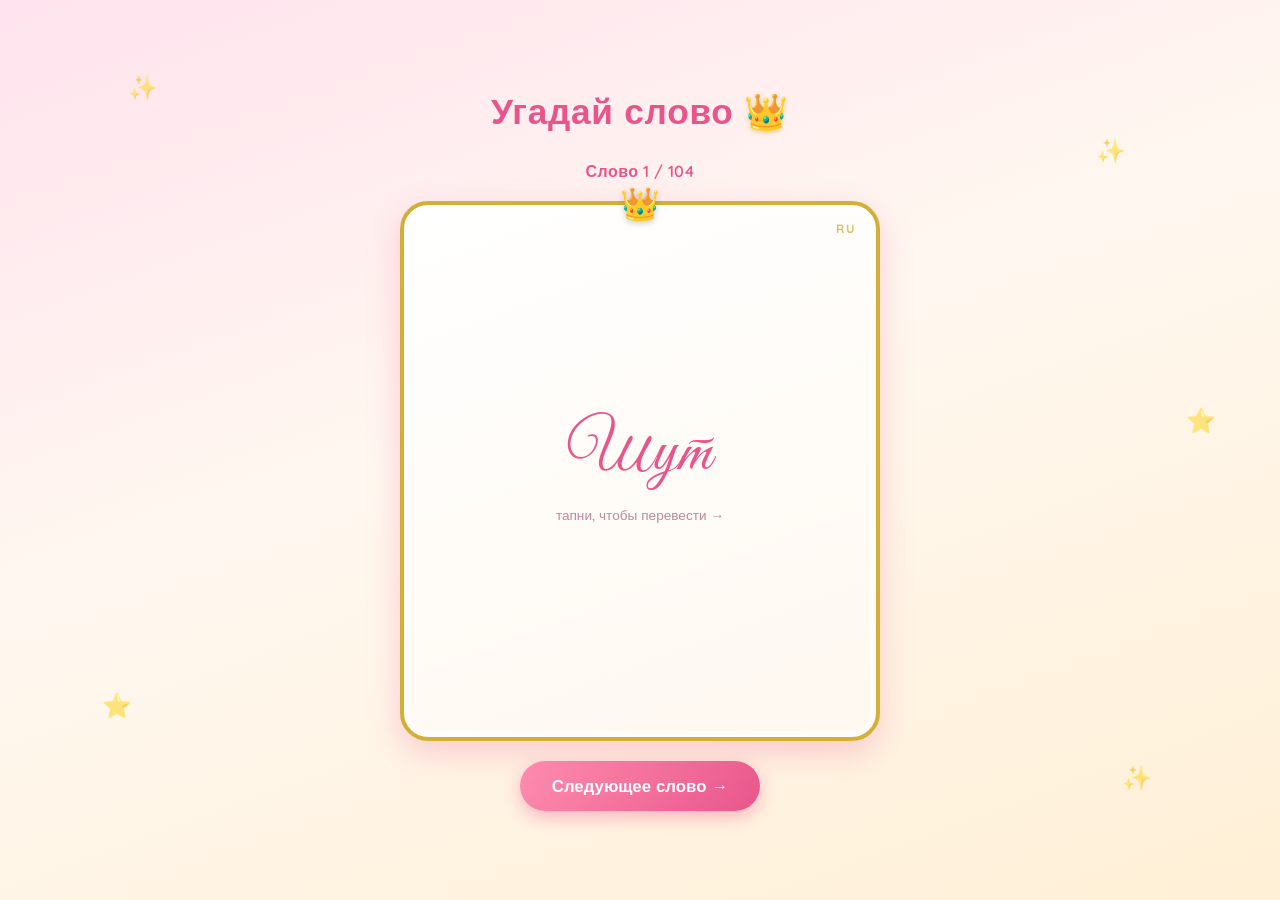
==== index.html @ 178399f1 "Fix file:// CORS block by dropping ES modules Browsers block module scripts under the file:// origin" ====
<!DOCTYPE html>
<html lang="ru">
<head>
<meta charset="UTF-8" />
<meta name="viewport" content="width=device-width, initial-scale=1.0, maximum-scale=1.0, user-scalable=no" />
<title>Угадай слово 👑</title>
<link rel="preconnect" href="https://fonts.googleapis.com" />
<link rel="preconnect" href="https://fonts.gstatic.com" crossorigin />
<link href="https://fonts.googleapis.com/css2?family=Great+Vibes&family=Quicksand:wght@500;600;700&display=swap" rel="stylesheet" />
<link rel="stylesheet" href="style.css" />
</head>
<body>
  <div class="sparkles" aria-hidden="true">
    <span class="sparkle s1">✨</span>
    <span class="sparkle s2">✨</span>
    <span class="sparkle s3">⭐</span>
    <span class="sparkle s4">✨</span>
    <span class="sparkle s5">⭐</span>
  </div>

  <main>
    <header class="title">
      <h1>Угадай слово <span class="crown">👑</span></h1>
    </header>

    <section id="game-screen">
      <p id="progress" class="progress"></p>

      <div id="card" class="card">
        <div class="card-inner">
          <div class="card-face card-front">
            <span class="lang-label">RU</span>
            <p id="card-front-word" class="card-word"></p>
            <span class="hint">тапни, чтобы перевести →</span>
          </div>
          <div class="card-face card-back">
            <span class="lang-label">EN</span>
            <p id="card-back-word" class="card-word"></p>
          </div>
        </div>
      </div>

      <button id="next-btn" class="btn btn-primary">Следующее слово →</button>
    </section>

    <section id="finished-screen" class="hidden">
      <div class="finished-box">
        <p class="finished-emoji">🎉👑🎉</p>
        <h2>Колода закончилась!</h2>
        <button id="restart-btn" class="btn btn-primary">Начать заново</button>
      </div>
    </section>
  </main>

  <script src="words.js"></script>
  <script src="app.js"></script>
</body>
</html>
---- style.css ----
:root {
  --pink: #ff8fb1;
  --pink-deep: #e8558a;
  --gold: #d4af37;
  --gold-light: #f6e3a1;
  --cream: #fff8f0;
  --text-dark: #5a2a3a;
  --font-decorative: "Great Vibes", cursive;
  --font-ui: "Quicksand", sans-serif;
}

* {
  box-sizing: border-box;
}

html, body {
  height: 100%;
}

body {
  margin: 0;
  min-height: 100vh;
  font-family: var(--font-ui);
  color: var(--text-dark);
  background: linear-gradient(160deg, #ffe3ee 0%, var(--cream) 45%, #fff0d6 100%);
  display: flex;
  align-items: center;
  justify-content: center;
  padding: 24px 16px;
  overflow-x: hidden;
  position: relative;
}

.sparkles {
  position: fixed;
  inset: 0;
  pointer-events: none;
  z-index: 0;
}

.sparkle {
  position: absolute;
  font-size: 1.5rem;
  opacity: 0.6;
  animation: twinkle 3s ease-in-out infinite;
}

.s1 { top: 8%; left: 10%; animation-delay: 0s; }
.s2 { top: 15%; right: 12%; animation-delay: 0.6s; }
.s3 { bottom: 20%; left: 8%; animation-delay: 1.2s; }
.s4 { bottom: 12%; right: 10%; animation-delay: 1.8s; }
.s5 { top: 45%; right: 5%; animation-delay: 2.4s; }

@keyframes twinkle {
  0%, 100% { opacity: 0.3; transform: scale(0.9); }
  50% { opacity: 0.9; transform: scale(1.15); }
}

main {
  position: relative;
  z-index: 1;
  width: 100%;
  max-width: 480px;
  display: flex;
  flex-direction: column;
  align-items: center;
  gap: 20px;
}

.title {
  text-align: center;
}

.title h1 {
  font-family: var(--font-ui);
  font-weight: 700;
  font-size: 1.6rem;
  margin: 0;
  color: var(--pink-deep);
  letter-spacing: 0.02em;
}

.crown {
  filter: drop-shadow(0 2px 2px rgba(212, 175, 55, 0.5));
}

#game-screen {
  width: 100%;
  display: flex;
  flex-direction: column;
  align-items: center;
  gap: 20px;
}

.progress {
  margin: 0;
  font-weight: 600;
  color: var(--pink-deep);
  font-size: 1rem;
  letter-spacing: 0.03em;
}

.card {
  width: 100%;
  max-width: 420px;
  aspect-ratio: 3 / 4;
  max-height: 60vh;
  perspective: 1400px;
  cursor: pointer;
}

.card-inner {
  position: relative;
  width: 100%;
  height: 100%;
  transition: transform 0.55s cubic-bezier(0.4, 0.2, 0.2, 1);
  transform-style: preserve-3d;
}

.card.flipped .card-inner {
  transform: rotateY(180deg);
}

.card-face {
  position: absolute;
  inset: 0;
  display: flex;
  flex-direction: column;
  align-items: center;
  justify-content: center;
  gap: 16px;
  padding: 24px;
  border-radius: 28px;
  backface-visibility: hidden;
  background: linear-gradient(160deg, #ffffff 0%, var(--cream) 100%);
  border: 4px solid var(--gold);
  box-shadow: 0 12px 32px rgba(232, 85, 138, 0.25), inset 0 0 0 6px rgba(255, 255, 255, 0.6);
  text-align: center;
}

.card-front::before {
  content: "👑";
  position: absolute;
  top: -22px;
  left: 50%;
  transform: translateX(-50%);
  font-size: 2rem;
  filter: drop-shadow(0 2px 3px rgba(0, 0, 0, 0.2));
}

.card-back {
  transform: rotateY(180deg);
  background: linear-gradient(160deg, var(--gold-light) 0%, #fff 100%);
}

.lang-label {
  position: absolute;
  top: 16px;
  right: 20px;
  font-size: 0.75rem;
  font-weight: 700;
  letter-spacing: 0.15em;
  color: var(--gold);
  opacity: 0.8;
}

.card-word {
  font-family: var(--font-decorative);
  font-size: 3.4rem;
  line-height: 1.1;
  margin: 0;
  color: var(--pink-deep);
  word-break: break-word;
}

.card-back .card-word {
  color: #a97a1f;
}

.hint {
  font-size: 0.85rem;
  color: #b98aa0;
  font-weight: 500;
}

.btn {
  font-family: var(--font-ui);
  font-weight: 700;
  font-size: 1.05rem;
  padding: 14px 32px;
  border-radius: 999px;
  border: none;
  cursor: pointer;
  color: #fff;
  background: linear-gradient(135deg, var(--pink) 0%, var(--pink-deep) 100%);
  box-shadow: 0 6px 18px rgba(232, 85, 138, 0.4);
  transition: transform 0.15s ease, box-shadow 0.15s ease;
}

.btn:hover {
  transform: translateY(-2px);
  box-shadow: 0 8px 22px rgba(232, 85, 138, 0.5);
}

.btn:active {
  transform: translateY(0);
}

.hidden {
  display: none !important;
}

.finished-box {
  display: flex;
  flex-direction: column;
  align-items: center;
  gap: 16px;
  padding: 48px 32px;
  border-radius: 28px;
  background: linear-gradient(160deg, #ffffff 0%, var(--cream) 100%);
  border: 4px solid var(--gold);
  box-shadow: 0 12px 32px rgba(232, 85, 138, 0.25);
  text-align: center;
}

.finished-emoji {
  font-size: 2.2rem;
  margin: 0;
}

.finished-box h2 {
  margin: 0;
  color: var(--pink-deep);
  font-size: 1.4rem;
}

@media (min-width: 900px) {
  main {
    max-width: 560px;
    gap: 28px;
  }

  .title h1 {
    font-size: 2.2rem;
  }

  .card {
    max-width: 480px;
  }

  .card-word {
    font-size: 4rem;
  }
}
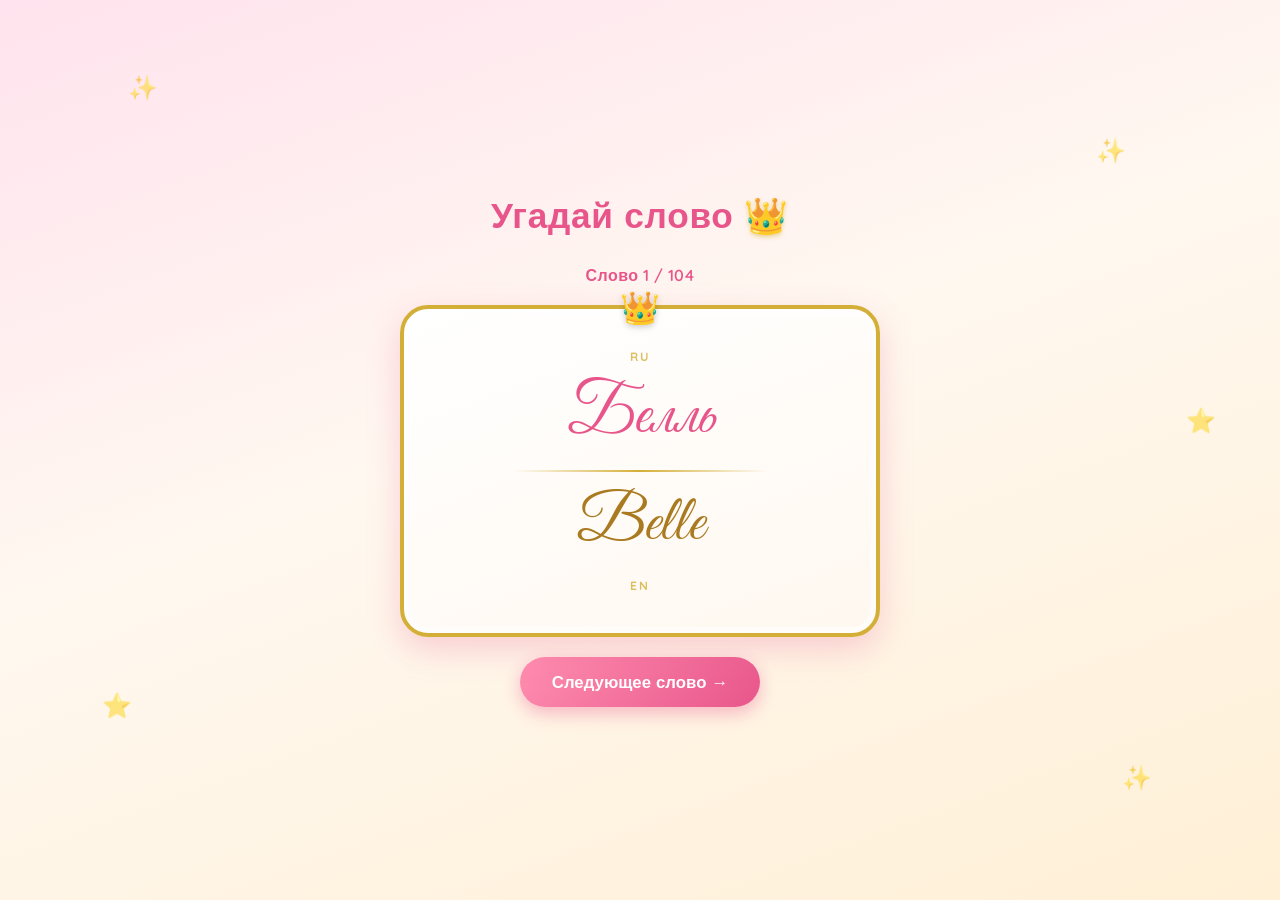
==== commit d07bd910: "Show RU and EN together, drop flip interaction This is a crocodile-style party game: one player read" ====
--- a/index.html
+++ b/index.html
@@ -27,17 +27,11 @@
       <p id="progress" class="progress"></p>
 
       <div id="card" class="card">
-        <div class="card-inner">
-          <div class="card-face card-front">
-            <span class="lang-label">RU</span>
-            <p id="card-front-word" class="card-word"></p>
-            <span class="hint">тапни, чтобы перевести →</span>
-          </div>
-          <div class="card-face card-back">
-            <span class="lang-label">EN</span>
-            <p id="card-back-word" class="card-word"></p>
-          </div>
-        </div>
+        <span class="lang-label lang-label-ru">RU</span>
+        <p id="card-word-ru" class="card-word card-word-ru"></p>
+        <div class="card-divider"></div>
+        <p id="card-word-en" class="card-word card-word-en"></p>
+        <span class="lang-label lang-label-en">EN</span>
       </div>
 
       <button id="next-btn" class="btn btn-primary">Следующее слово →</button>
--- a/style.css
+++ b/style.css
@@ -101,44 +101,24 @@
 }
 
 .card {
+  position: relative;
   width: 100%;
   max-width: 420px;
-  aspect-ratio: 3 / 4;
-  max-height: 60vh;
-  perspective: 1400px;
-  cursor: pointer;
-}
-
-.card-inner {
-  position: relative;
-  width: 100%;
-  height: 100%;
-  transition: transform 0.55s cubic-bezier(0.4, 0.2, 0.2, 1);
-  transform-style: preserve-3d;
-}
-
-.card.flipped .card-inner {
-  transform: rotateY(180deg);
-}
-
-.card-face {
-  position: absolute;
-  inset: 0;
+  min-height: 320px;
   display: flex;
   flex-direction: column;
   align-items: center;
   justify-content: center;
-  gap: 16px;
-  padding: 24px;
+  gap: 18px;
+  padding: 40px 24px;
   border-radius: 28px;
-  backface-visibility: hidden;
   background: linear-gradient(160deg, #ffffff 0%, var(--cream) 100%);
   border: 4px solid var(--gold);
   box-shadow: 0 12px 32px rgba(232, 85, 138, 0.25), inset 0 0 0 6px rgba(255, 255, 255, 0.6);
   text-align: center;
 }
 
-.card-front::before {
+.card::before {
   content: "👑";
   position: absolute;
   top: -22px;
@@ -148,15 +128,13 @@
   filter: drop-shadow(0 2px 3px rgba(0, 0, 0, 0.2));
 }
 
-.card-back {
-  transform: rotateY(180deg);
-  background: linear-gradient(160deg, var(--gold-light) 0%, #fff 100%);
+.card-divider {
+  width: 60%;
+  height: 2px;
+  background: linear-gradient(90deg, transparent, var(--gold), transparent);
 }
 
 .lang-label {
-  position: absolute;
-  top: 16px;
-  right: 20px;
   font-size: 0.75rem;
   font-weight: 700;
   letter-spacing: 0.15em;
@@ -166,21 +144,18 @@
 
 .card-word {
   font-family: var(--font-decorative);
-  font-size: 3.4rem;
+  font-size: 3.2rem;
   line-height: 1.1;
   margin: 0;
-  color: var(--pink-deep);
   word-break: break-word;
 }
 
-.card-back .card-word {
+.card-word-ru {
+  color: var(--pink-deep);
+}
+
+.card-word-en {
   color: #a97a1f;
-}
-
-.hint {
-  font-size: 0.85rem;
-  color: #b98aa0;
-  font-weight: 500;
 }
 
 .btn {
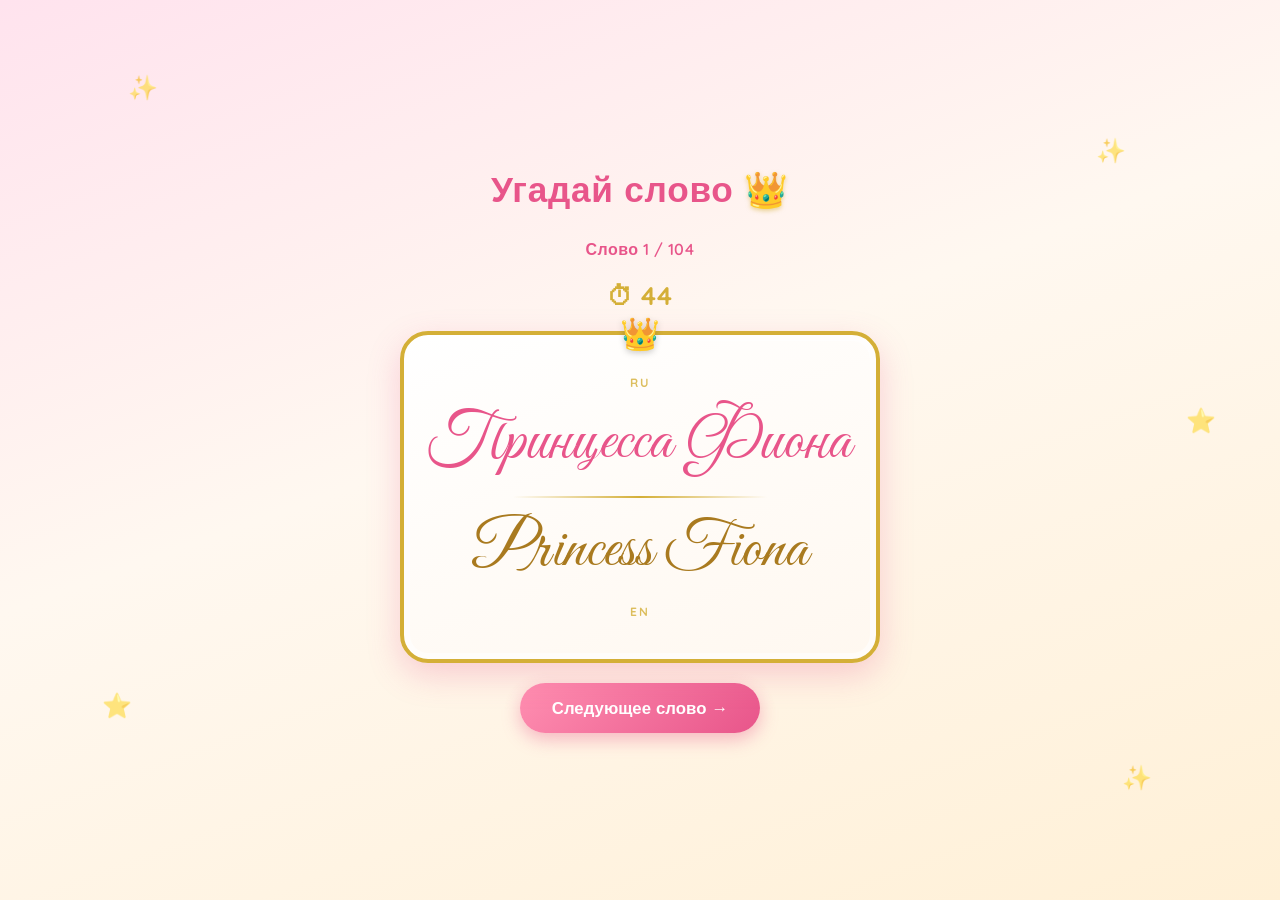
==== commit aaf1266e: "Add 45-second round timer with manual handoff Each round runs a 45s countdown (pulses red under 10s)" ====
--- a/index.html
+++ b/index.html
@@ -25,6 +25,7 @@
 
     <section id="game-screen">
       <p id="progress" class="progress"></p>
+      <p id="timer" class="timer"></p>
 
       <div id="card" class="card">
         <span class="lang-label lang-label-ru">RU</span>
@@ -35,6 +36,15 @@
       </div>
 
       <button id="next-btn" class="btn btn-primary">Следующее слово →</button>
+    </section>
+
+    <section id="round-over-screen" class="hidden">
+      <div class="finished-box">
+        <p class="finished-emoji">⏰</p>
+        <h2>Время вышло!</h2>
+        <p class="round-over-sub">Передайте устройство следующему игроку</p>
+        <button id="start-round-btn" class="btn btn-primary">Начать раунд</button>
+      </div>
     </section>
 
     <section id="finished-screen" class="hidden">
--- a/style.css
+++ b/style.css
@@ -100,6 +100,25 @@
   letter-spacing: 0.03em;
 }
 
+.timer {
+  margin: 0;
+  font-weight: 700;
+  color: var(--gold);
+  font-size: 1.6rem;
+  letter-spacing: 0.03em;
+  transition: color 0.2s ease;
+}
+
+.timer.timer-low {
+  color: #e0473f;
+  animation: pulse 1s ease-in-out infinite;
+}
+
+@keyframes pulse {
+  0%, 100% { transform: scale(1); }
+  50% { transform: scale(1.12); }
+}
+
 .card {
   position: relative;
   width: 100%;
@@ -209,6 +228,13 @@
   font-size: 1.4rem;
 }
 
+.round-over-sub {
+  margin: 0;
+  color: var(--text-dark);
+  font-size: 0.95rem;
+  opacity: 0.8;
+}
+
 @media (min-width: 900px) {
   main {
     max-width: 560px;
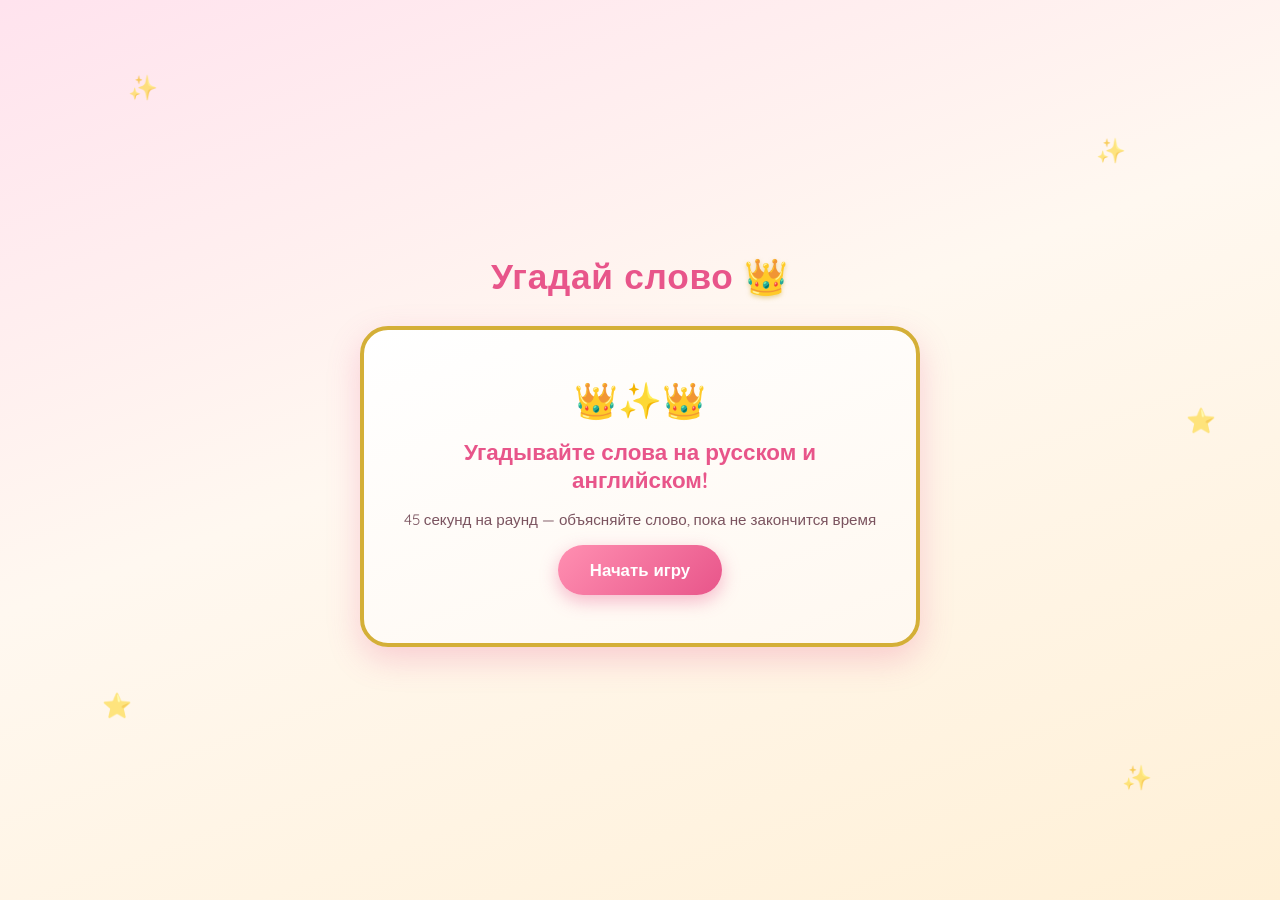
==== commit 99aed7bf: "Add start screen before the first round The deck no longer shuffles and the timer no longer starts o" ====
--- a/index.html
+++ b/index.html
@@ -23,7 +23,16 @@
       <h1>Угадай слово <span class="crown">👑</span></h1>
     </header>
 
-    <section id="game-screen">
+    <section id="start-screen">
+      <div class="finished-box">
+        <p class="finished-emoji">👑✨👑</p>
+        <h2>Угадывайте слова на русском и английском!</h2>
+        <p class="round-over-sub">45 секунд на раунд — объясняйте слово, пока не закончится время</p>
+        <button id="start-btn" class="btn btn-primary">Начать игру</button>
+      </div>
+    </section>
+
+    <section id="game-screen" class="hidden">
       <p id="progress" class="progress"></p>
       <p id="timer" class="timer"></p>
 
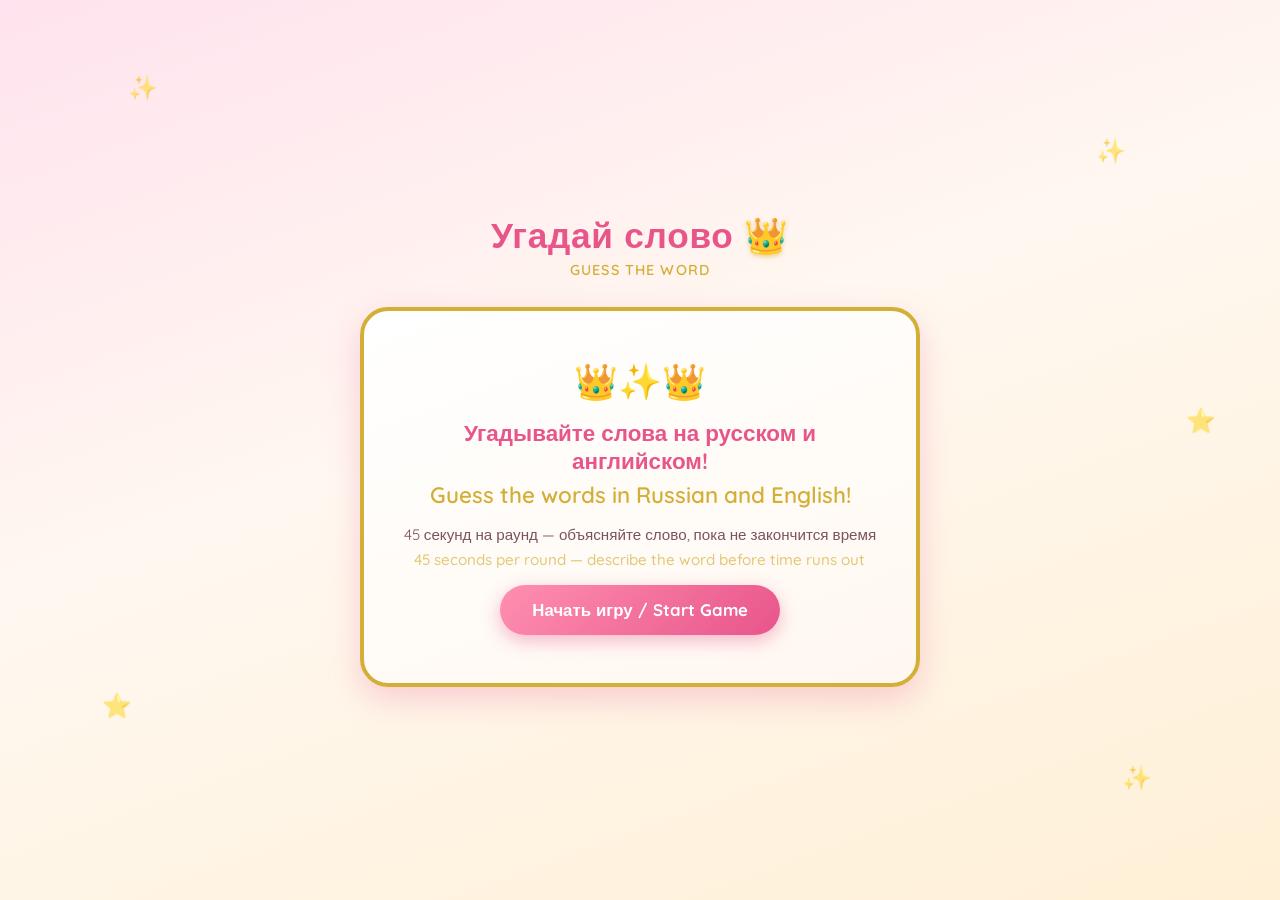
==== commit 07e2d0a4: "Make start screen and title bilingual The game itself shows every word in both RU and EN, so the int" ====
--- a/index.html
+++ b/index.html
@@ -21,14 +21,21 @@
   <main>
     <header class="title">
       <h1>Угадай слово <span class="crown">👑</span></h1>
+      <p class="title-en">Guess the Word</p>
     </header>
 
     <section id="start-screen">
       <div class="finished-box">
         <p class="finished-emoji">👑✨👑</p>
-        <h2>Угадывайте слова на русском и английском!</h2>
-        <p class="round-over-sub">45 секунд на раунд — объясняйте слово, пока не закончится время</p>
-        <button id="start-btn" class="btn btn-primary">Начать игру</button>
+        <h2>
+          Угадывайте слова на русском и английском!
+          <span class="bilingual-en">Guess the words in Russian and English!</span>
+        </h2>
+        <p class="round-over-sub">
+          45 секунд на раунд — объясняйте слово, пока не закончится время
+          <span class="bilingual-en">45 seconds per round — describe the word before time runs out</span>
+        </p>
+        <button id="start-btn" class="btn btn-primary">Начать игру / Start Game</button>
       </div>
     </section>
 
--- a/style.css
+++ b/style.css
@@ -80,8 +80,30 @@
   letter-spacing: 0.02em;
 }
 
+.title-en {
+  margin: 4px 0 0;
+  font-family: var(--font-ui);
+  font-weight: 600;
+  font-size: 0.9rem;
+  color: var(--gold);
+  letter-spacing: 0.08em;
+  text-transform: uppercase;
+}
+
 .crown {
   filter: drop-shadow(0 2px 2px rgba(212, 175, 55, 0.5));
+}
+
+.bilingual-en {
+  display: block;
+  margin-top: 6px;
+  font-weight: 600;
+  color: var(--gold);
+}
+
+.round-over-sub .bilingual-en {
+  font-weight: 500;
+  opacity: 0.85;
 }
 
 #game-screen {
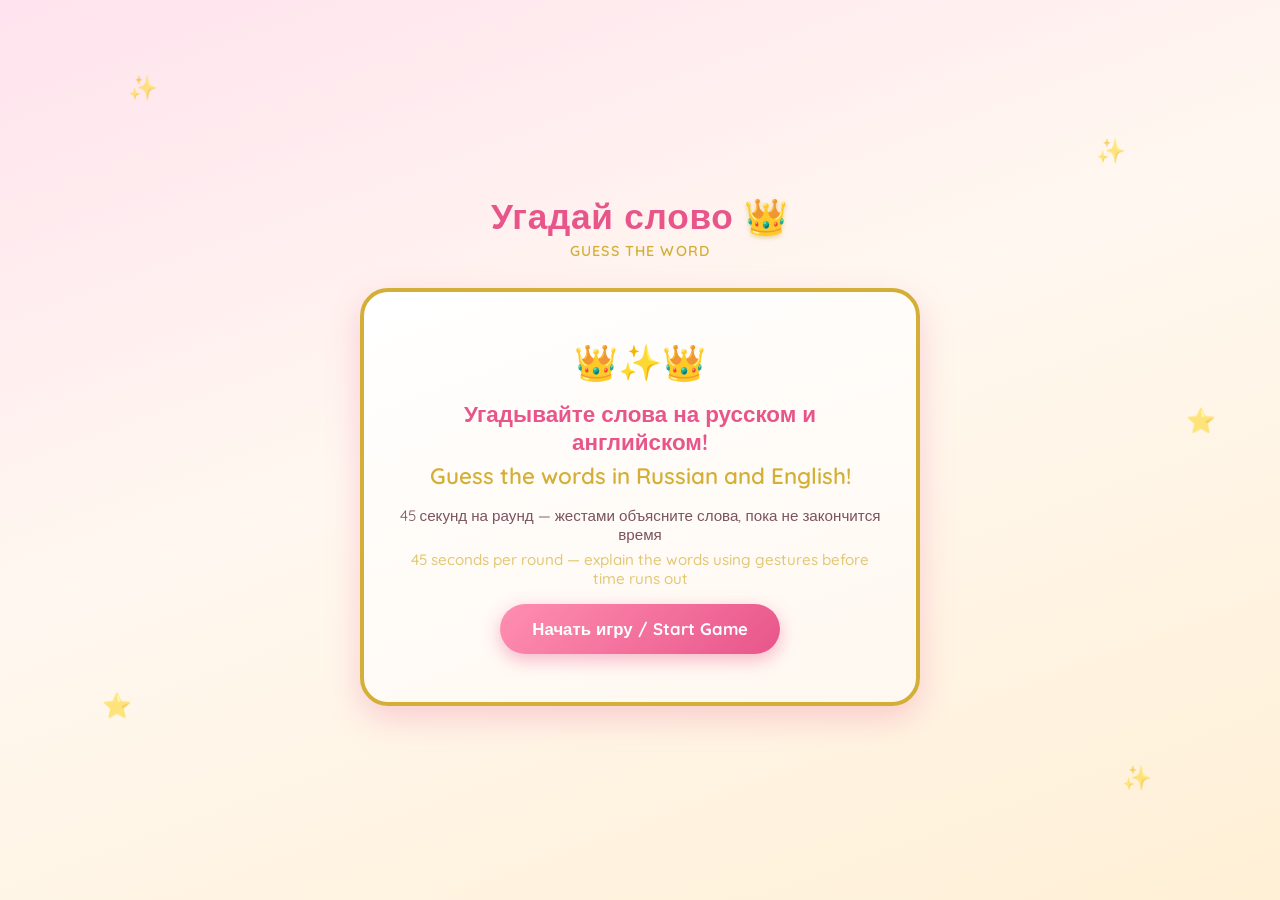
==== commit 7b69044d: "Clarify start screen: explain words with gestures" ====
--- a/index.html
+++ b/index.html
@@ -32,8 +32,8 @@
           <span class="bilingual-en">Guess the words in Russian and English!</span>
         </h2>
         <p class="round-over-sub">
-          45 секунд на раунд — объясняйте слово, пока не закончится время
-          <span class="bilingual-en">45 seconds per round — describe the word before time runs out</span>
+          45 секунд на раунд — жестами объясните слова, пока не закончится время
+          <span class="bilingual-en">45 seconds per round — explain the words using gestures before time runs out</span>
         </p>
         <button id="start-btn" class="btn btn-primary">Начать игру / Start Game</button>
       </div>
@@ -51,7 +51,10 @@
         <span class="lang-label lang-label-en">EN</span>
       </div>
 
-      <button id="next-btn" class="btn btn-primary">Следующее слово →</button>
+      <div class="button-row">
+        <button id="skip-btn" class="btn btn-secondary">Пропустить</button>
+        <button id="next-btn" class="btn btn-primary">Следующее слово →</button>
+      </div>
     </section>
 
     <section id="round-over-screen" class="hidden">
--- a/style.css
+++ b/style.css
@@ -222,6 +222,39 @@
   transform: translateY(0);
 }
 
+.btn-secondary {
+  color: var(--pink-deep);
+  background: #fff;
+  border: 2px solid var(--pink);
+  box-shadow: none;
+}
+
+.btn-secondary:hover {
+  box-shadow: 0 4px 14px rgba(232, 85, 138, 0.25);
+}
+
+.button-row {
+  display: flex;
+  gap: 10px;
+  flex-wrap: nowrap;
+  justify-content: center;
+  width: 100%;
+  max-width: 420px;
+}
+
+.button-row .btn {
+  flex: 1;
+  padding: 14px 10px;
+  white-space: nowrap;
+}
+
+@media (max-width: 400px) {
+  .button-row .btn {
+    padding: 12px 8px;
+    font-size: 0.9rem;
+  }
+}
+
 .hidden {
   display: none !important;
 }
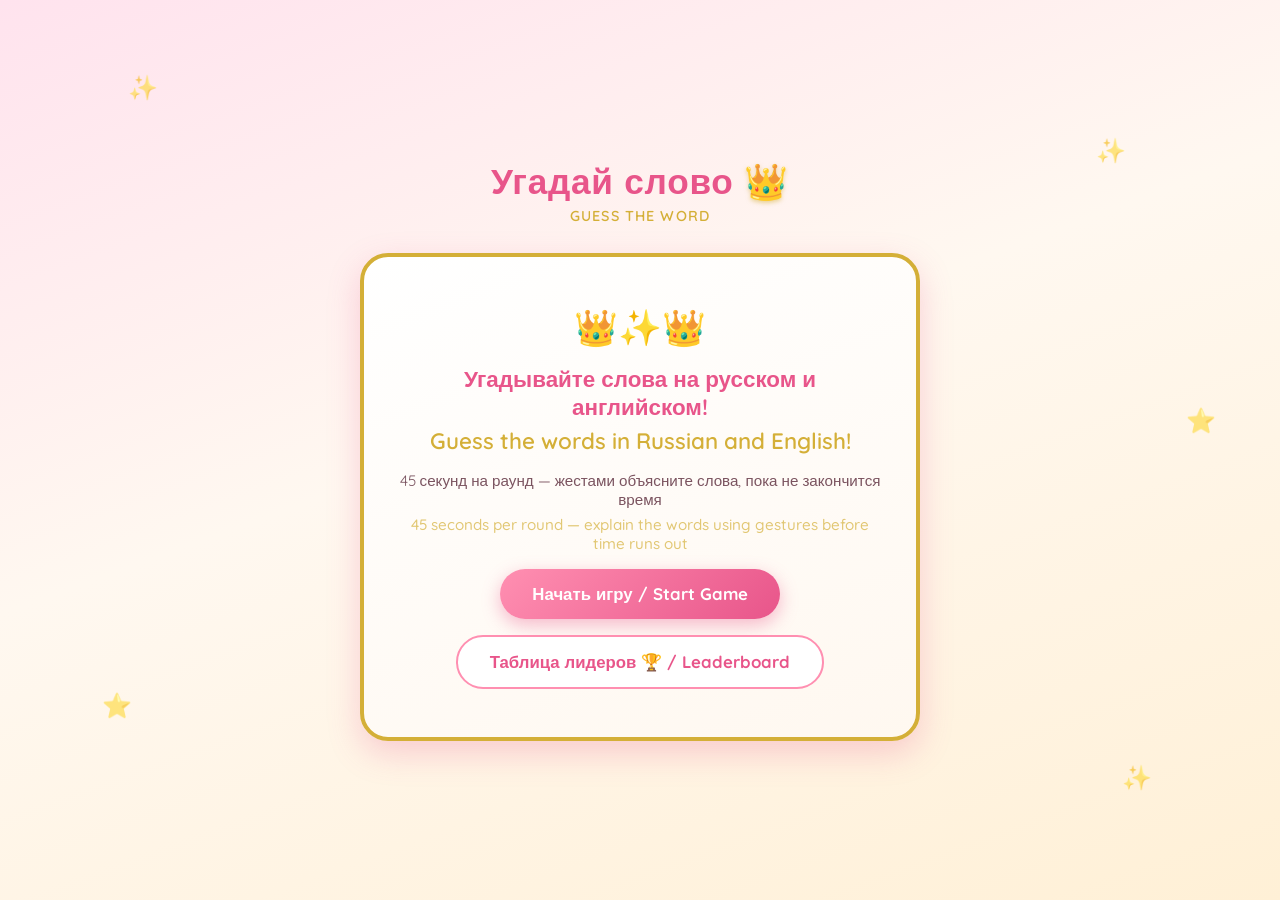
==== commit be0ca507: "Add live leaderboard page pulling scores from Google Sheets New leaderboard.html/leaderboard.js fetc" ====
--- a/index.html
+++ b/index.html
@@ -36,6 +36,7 @@
           <span class="bilingual-en">45 seconds per round — explain the words using gestures before time runs out</span>
         </p>
         <button id="start-btn" class="btn btn-primary">Начать игру / Start Game</button>
+        <a href="leaderboard.html" class="btn btn-secondary">Таблица лидеров 🏆 / Leaderboard</a>
       </div>
     </section>
 
--- a/style.css
+++ b/style.css
@@ -24,8 +24,6 @@
   color: var(--text-dark);
   background: linear-gradient(160deg, #ffe3ee 0%, var(--cream) 45%, #fff0d6 100%);
   display: flex;
-  align-items: center;
-  justify-content: center;
   padding: 24px 16px;
   overflow-x: hidden;
   position: relative;
@@ -61,6 +59,7 @@
   z-index: 1;
   width: 100%;
   max-width: 480px;
+  margin: auto;
   display: flex;
   flex-direction: column;
   align-items: center;
@@ -211,6 +210,8 @@
   background: linear-gradient(135deg, var(--pink) 0%, var(--pink-deep) 100%);
   box-shadow: 0 6px 18px rgba(232, 85, 138, 0.4);
   transition: transform 0.15s ease, box-shadow 0.15s ease;
+  display: inline-block;
+  text-decoration: none;
 }
 
 .btn:hover {
@@ -308,3 +309,82 @@
     font-size: 4rem;
   }
 }
+
+/* ===== Leaderboard page ===== */
+
+.last-updated {
+  margin: 0;
+  font-size: 0.8rem;
+  color: var(--text-dark);
+  opacity: 0.6;
+}
+
+.rank-list {
+  list-style: none;
+  margin: 0;
+  padding: 0;
+  width: 100%;
+  display: flex;
+  flex-direction: column;
+  gap: 10px;
+}
+
+.rank-item {
+  display: flex;
+  align-items: center;
+  gap: 14px;
+  width: 100%;
+  padding: 12px 18px;
+  border-radius: 18px;
+  background: linear-gradient(160deg, #ffffff 0%, var(--cream) 100%);
+  border: 2px solid var(--gold);
+  box-shadow: 0 4px 14px rgba(232, 85, 138, 0.15);
+}
+
+.rank-badge {
+  flex: 0 0 auto;
+  width: 34px;
+  height: 34px;
+  border-radius: 50%;
+  display: flex;
+  align-items: center;
+  justify-content: center;
+  font-weight: 700;
+  font-size: 0.95rem;
+  color: #fff;
+  background: linear-gradient(135deg, var(--pink) 0%, var(--pink-deep) 100%);
+}
+
+.rank-item.rank-1 .rank-badge {
+  background: linear-gradient(135deg, #f6d365 0%, var(--gold) 100%);
+}
+
+.rank-item.rank-2 .rank-badge {
+  background: linear-gradient(135deg, #d9d9e3 0%, #a9a9b8 100%);
+}
+
+.rank-item.rank-3 .rank-badge {
+  background: linear-gradient(135deg, #e0ac7e 0%, #b57344 100%);
+}
+
+.rank-name {
+  flex: 1 1 auto;
+  font-weight: 700;
+  color: var(--text-dark);
+  text-align: left;
+}
+
+.rank-total {
+  flex: 0 0 auto;
+  font-weight: 700;
+  color: var(--pink-deep);
+}
+
+.chart-container {
+  width: 100%;
+  overflow-x: auto;
+}
+
+.chart-container canvas {
+  width: 100% !important;
+}
